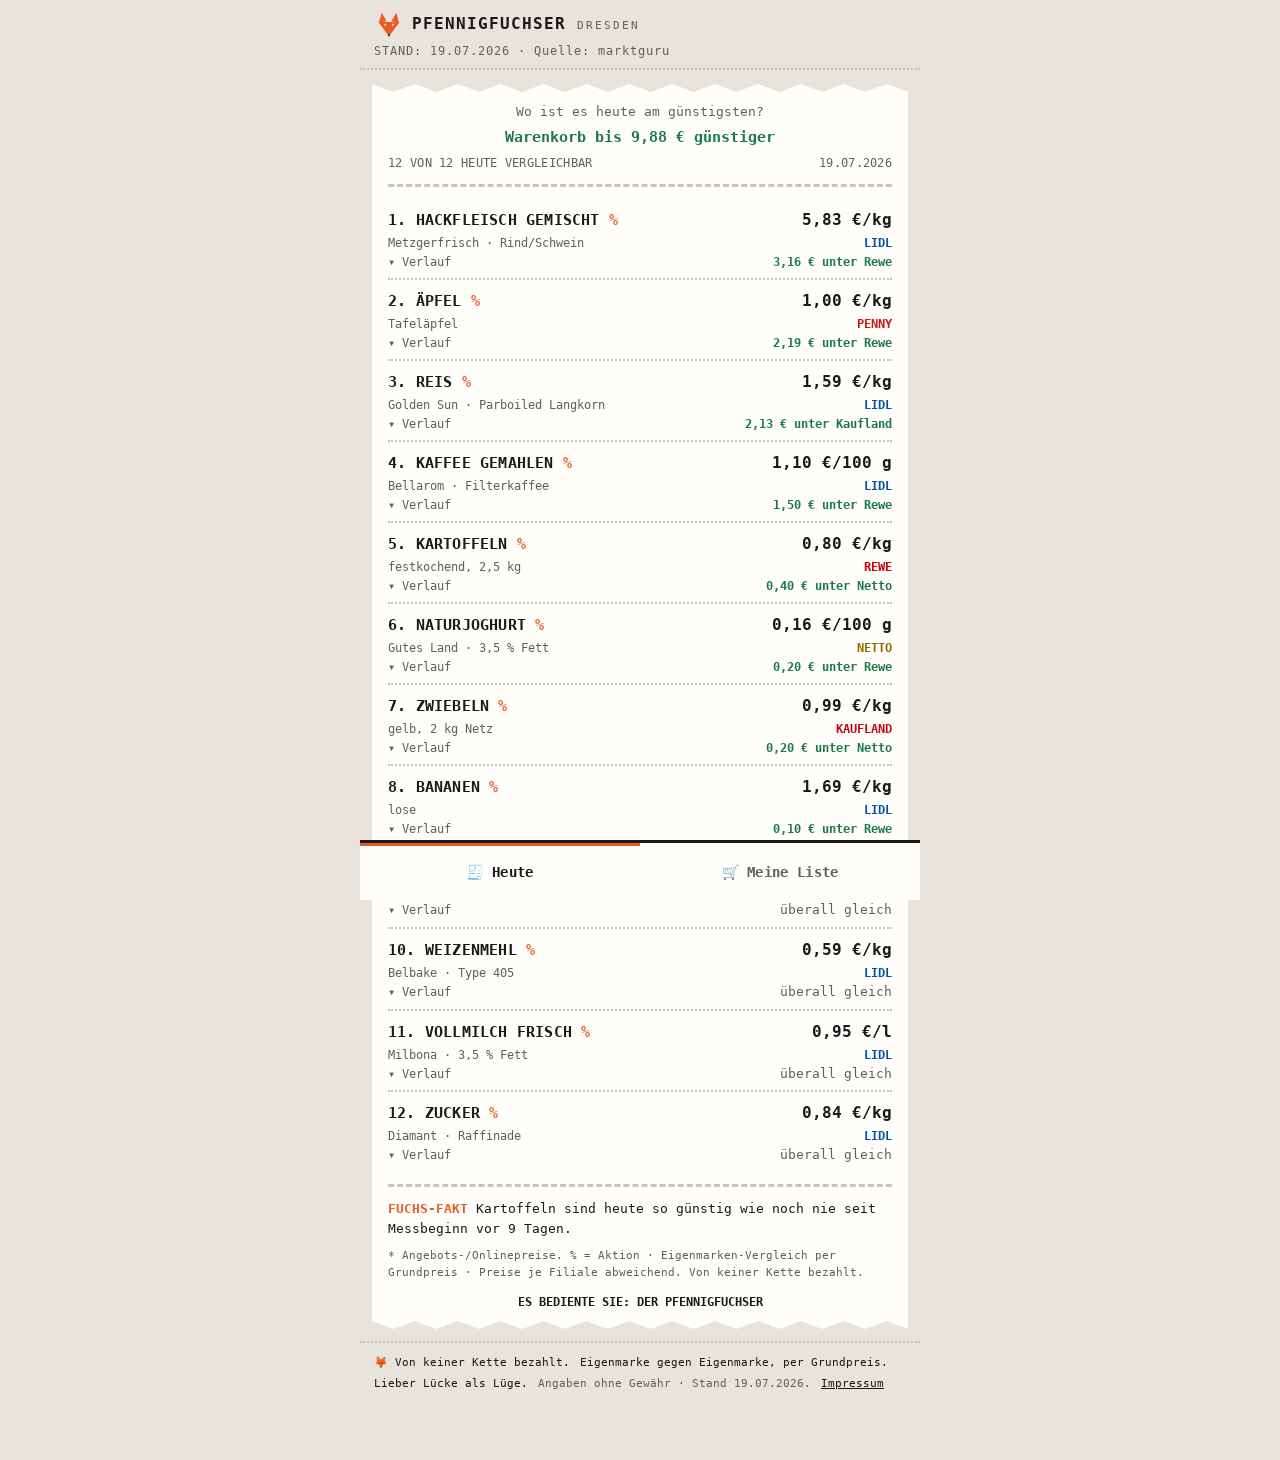
==== app/index.html @ 1705da6e "App (PWA) live unter /app/ - Tagesbon, Meine Liste, Korb-Tipp - PWA ueber today.json (in-scope /app/" ====
<!DOCTYPE html>
<html lang="de">
<head>
<meta charset="UTF-8">
<meta name="viewport" content="width=device-width,initial-scale=1,viewport-fit=cover">
<title>Pfennigfuchser Dresden — App</title>
<meta name="description" content="Der tägliche belegte Lebensmittel-Preisvergleich für Dresden. Von keiner Kette bezahlt.">
<!-- Markenkern „keine Fremd-Requests" technisch erzwungen: nur Same-Origin, keine externen Assets. -->
<meta http-equiv="Content-Security-Policy" content="default-src 'self'; img-src 'self' data:; style-src 'self'; script-src 'self'; font-src 'self'; connect-src 'self'; base-uri 'self'; form-action 'none'; object-src 'none'">
<meta name="theme-color" content="#E85D26">
<link rel="manifest" href="manifest.webmanifest">
<link rel="icon" href="favicon.svg" type="image/svg+xml">
<link rel="apple-touch-icon" href="icons/apple-touch-icon.png">
<meta name="apple-mobile-web-app-capable" content="yes">
<meta name="apple-mobile-web-app-status-bar-style" content="default">
<meta name="apple-mobile-web-app-title" content="Pfennigfuchser">
<link rel="stylesheet" href="styles.css">
<!-- Pfennigfuchser App (PWA über today.json). Quellcode: 10_App/. Kein Konto, kein Tracker. -->
</head>
<body>

<header class="topbar">
  <div class="brandrow">
    <svg class="fox" width="30" height="28" viewBox="25 40 150 165" aria-hidden="true">
      <polygon points="40.69,115.18 56.66,55.87 86.31,106.06" fill="#E85D26"/>
      <polygon points="159.31,115.18 143.34,55.87 113.69,106.06" fill="#E85D26"/>
      <polygon points="37.27,110.62 162.73,110.62 100,195.02" fill="#E85D26"/>
      <circle cx="77.19" cy="126.59" r="5.23" fill="#FFFEFA"/><circle cx="122.81" cy="126.59" r="5.23" fill="#FFFEFA"/>
      <circle cx="100" cy="189.32" r="6.18" fill="#1A1A1A"/>
    </svg>
    <h1 class="brandname">PFENNIGFUCHSER <span class="city">DRESDEN</span></h1>
    <button id="install" class="install" hidden>App installieren</button>
  </div>
  <div id="datebar" class="datebar">–</div>
  <div id="ios-hint" class="ios-hint" hidden>Zum Installieren: <b>Teilen&nbsp;<span aria-hidden="true">⎋</span></b> antippen &rarr; <b>„Zum Home-Bildschirm"</b>.</div>
</header>

<main id="main">
  <!-- Ansicht HEUTE -->
  <section id="view-heute" class="view" role="tabpanel" aria-label="Heutiger Bon">
    <div id="demo-banner" class="demo-banner" hidden>DEMO-DATEN — KEINE ECHTEN PREISE</div>
    <div id="heute-body" class="bon"><p class="mut center small">Bon wird geladen …</p></div>
  </section>

  <!-- Ansicht MEINE LISTE -->
  <section id="view-liste" class="view" role="tabpanel" aria-label="Meine Liste" hidden>
    <div id="liste-body"></div>
  </section>
</main>

<!-- USP-Footer: immer sichtbar -->
<div class="usp">
  <span>🦊 Von keiner Kette bezahlt.</span>
  <span>Eigenmarke gegen Eigenmarke, per Grundpreis.</span>
  <span>Lieber Lücke als Lüge.</span>
  <span id="usp-stand" class="mut"></span>
  <a href="https://pfennigfuchser-dd.github.io/#impressum">Impressum</a>
</div>

<!-- Tab-Leiste -->
<nav class="tabbar" role="tablist" aria-label="Ansicht">
  <button class="tab active" data-view="heute" role="tab" aria-selected="true" aria-controls="view-heute">🧾 Heute</button>
  <button class="tab" data-view="liste" role="tab" aria-selected="false" aria-controls="view-liste">🛒 Meine Liste</button>
</nav>

<script src="app.js"></script>
</body>
</html>
---- app/styles.css ----
/* Pfennigfuchser App — Kassenzettel-CI (02_Design/CI.md). Kein Dunkelmodus, Papier. */
@font-face{font-family:"DejaVu Sans Mono";src:url("fonts/DejaVuSansMono.woff2") format("woff2");font-weight:400;font-display:swap}
@font-face{font-family:"DejaVu Sans Mono";src:url("fonts/DejaVuSansMono-Bold.woff2") format("woff2");font-weight:700;font-display:swap}

:root{
  --bg:#E9E4DB; --paper:#FFFEFA; --ink:#1A1A1A; --muted:#63605A;
  --line:#C9C3B8; --fox:#E85D26; --save:#1B7A45; --shadow:rgba(0,0,0,.07);
  /* Ketten: kontraststark auf Papier UND #E9E4DB (Netto-Gold abgedunkelt für AA) */
  --aldi:#00005F; --lidl:#0050AA; --netto:#8A6D00; --rewe:#CC0000; --penny:#CD1414; --kaufland:#C50813;
  --mono:"DejaVu Sans Mono","JetBrains Mono","IBM Plex Mono",ui-monospace,monospace;
  --tab-h:60px;
}
*{box-sizing:border-box;margin:0;padding:0}
html{-webkit-text-size-adjust:100%}
html,body{overflow-x:hidden}
body{
  background:var(--bg);color:var(--ink);font-family:var(--mono);line-height:1.5;
  padding-bottom:calc(var(--tab-h) + env(safe-area-inset-bottom));
  max-width:560px;margin:0 auto;min-height:100vh;
}
.center{text-align:center}.mut{color:var(--muted)}.small{font-size:12.5px}

/* Topbar */
.topbar{position:sticky;top:0;z-index:20;background:var(--bg);padding:10px 14px 8px;border-bottom:2px dotted var(--line)}
.brandrow{display:flex;align-items:center;gap:8px}
.brandname{font-weight:bold;letter-spacing:1px;font-size:16px}
.city{color:var(--muted);font-size:11px;letter-spacing:2px;font-weight:normal}
.install{margin-left:auto;border:2px solid var(--fox);color:var(--fox);background:var(--paper);
  font-family:var(--mono);font-weight:bold;font-size:12px;padding:6px 12px;min-height:44px;cursor:pointer}
.install:hover{background:var(--fox);color:var(--paper)}
.datebar{color:var(--muted);font-size:12px;letter-spacing:1px;margin-top:4px}
.ios-hint{margin-top:6px;font-size:12px;color:var(--ink);background:var(--paper);
  border:2px solid var(--fox);padding:7px 10px}
.ios-hint b{white-space:nowrap}

/* Sichtbarer Tastatur-Fokus (vorher unsichtbar) */
:focus-visible{outline:3px solid var(--fox);outline-offset:2px}
.sr-only{position:absolute;width:1px;height:1px;padding:0;margin:-1px;overflow:hidden;clip:rect(0,0,0,0);white-space:nowrap;border:0}

.view{padding:14px 12px 6px}

/* Bon-Papier */
.bon{background:var(--paper);padding:18px 16px;box-shadow:6px 6px 0 var(--shadow);
  clip-path:polygon(0 0,4% 8px,8% 0,12% 8px,16% 0,20% 8px,24% 0,28% 8px,32% 0,36% 8px,40% 0,44% 8px,48% 0,52% 8px,56% 0,60% 8px,64% 0,68% 8px,72% 0,76% 8px,80% 0,84% 8px,88% 0,92% 8px,96% 0,100% 8px,100% 100%,96% calc(100% - 8px),92% 100%,88% calc(100% - 8px),84% 100%,80% calc(100% - 8px),76% 100%,72% calc(100% - 8px),68% 100%,64% calc(100% - 8px),60% 100%,56% calc(100% - 8px),52% 100%,48% calc(100% - 8px),44% 100%,40% calc(100% - 8px),36% 100%,32% calc(100% - 8px),28% 100%,24% calc(100% - 8px),20% 100%,16% calc(100% - 8px),12% 100%,8% calc(100% - 8px),4% 100%,0 calc(100% - 8px))}
.bon .head{text-align:center;margin-bottom:6px}
.bon .claim{font-size:13px;color:var(--muted)}
.bon .basket{font-weight:bold;color:var(--save);font-size:15px;margin-top:4px}
hr.dash{border:none;border-top:3px dashed var(--line);margin:12px 0}
.sum{display:flex;justify-content:space-between;font-size:12px;color:var(--muted);letter-spacing:.3px}

.row{padding:9px 0 7px}
.row + .row{border-top:2px dotted var(--line)}
.rowhead{cursor:pointer}
.row .l1{display:flex;justify-content:space-between;align-items:baseline;gap:8px}
.row .pname{font-weight:bold;font-size:15px;text-transform:uppercase;letter-spacing:.2px}
.row .price{font-weight:bold;font-size:16px;white-space:nowrap}
.row .l2{display:flex;justify-content:space-between;gap:8px;font-size:12px;margin-top:2px}
.row .spec{color:var(--muted);overflow:hidden;text-overflow:ellipsis;white-space:nowrap}
.row .chain{font-weight:bold;text-transform:uppercase;white-space:nowrap}
.row .l3{display:flex;justify-content:space-between;gap:8px;font-size:12px;margin-top:1px}
.row .save{color:var(--save);font-weight:bold}
.row .chev{color:var(--muted)}
.row .promo{color:var(--fox)}
.chain.aldi{color:var(--aldi)}.chain.lidl{color:var(--lidl)}.chain.netto{color:var(--netto)}
.chain.rewe{color:var(--rewe)}.chain.penny{color:var(--penny)}.chain.kaufland{color:var(--kaufland)}

.detail{padding:6px 0 2px;font-size:12px}
.detail .offer{display:flex;justify-content:space-between;padding:2px 0}
.detail .op{font-weight:bold}
.detail .raw{color:var(--muted);margin-top:5px}
.charttitle{color:var(--muted);font-size:11px;letter-spacing:.4px;margin:7px 0 2px;text-transform:uppercase}
canvas.spark{width:100%;height:58px;display:block}

.fakt{margin-top:12px;font-size:13px}.fakt b{color:var(--fox)}
.disclaimer{font-size:11px;color:var(--muted);margin-top:10px}
.served{text-align:center;font-weight:bold;font-size:12px;margin-top:12px}

.demo-banner{border:3px solid var(--fox);color:var(--fox);font-weight:bold;text-align:center;
  padding:9px;margin:0 0 12px;letter-spacing:1px}

/* Meine Liste */
.liste-intro{background:var(--paper);padding:16px;box-shadow:6px 6px 0 var(--shadow);margin-bottom:14px}
.liste-intro h2{font-size:16px;letter-spacing:.5px;text-transform:uppercase}
.liste-intro p{font-size:13px;color:var(--muted);margin-top:6px}
.grid{display:grid;grid-template-columns:repeat(2,1fr);gap:8px;margin-top:12px}
.chip{display:flex;align-items:center;gap:6px;border:2px solid var(--line);background:var(--paper);
  padding:9px 10px;min-height:44px;font-family:var(--mono);font-size:13px;text-align:left;cursor:pointer;color:var(--ink)}
.chip.on{border-color:var(--ink);background:var(--ink);color:var(--paper)}
.chip .em{font-size:15px}
.actions{display:flex;gap:8px;margin-top:12px}
.btn{flex:1;border:3px solid var(--ink);background:var(--paper);color:var(--ink);
  font-family:var(--mono);font-weight:bold;font-size:14px;padding:12px;cursor:pointer;letter-spacing:.5px}
.btn:hover{background:var(--ink);color:var(--paper)}
.btn.primary{border-color:var(--fox);color:var(--fox)}
.btn.primary:hover{background:var(--fox);color:var(--paper)}

.result-head{background:var(--paper);padding:14px 16px;box-shadow:6px 6px 0 var(--shadow);margin-bottom:12px;text-align:center}
.result-head .big{font-weight:bold;font-size:17px}
.result-head .sub{color:var(--save);font-weight:bold;font-size:15px;margin-top:4px}
.result-head .note{color:var(--muted);font-size:12px;margin-top:4px}
.mrow{display:flex;justify-content:space-between;align-items:baseline;gap:8px;padding:10px 0;border-top:2px dotted var(--line)}
.mrow:first-child{border-top:none}
.mrow .mn{font-weight:bold;text-transform:uppercase;font-size:14px}
.mrow .mchain{font-size:12px;font-weight:bold;text-transform:uppercase}
.mrow .mprice{font-weight:bold;font-size:15px;white-space:nowrap}
.mrow.gap{opacity:.7}
.mrow.gap .mprice{color:var(--muted);font-weight:normal;font-size:12px}

.korb{background:var(--paper);padding:14px 16px;box-shadow:6px 6px 0 var(--shadow);margin-bottom:12px;border:2px solid var(--fox)}
.korb .ktitle{font-weight:bold;color:var(--fox);letter-spacing:.5px;font-size:13px}
.korb .kbig{font-size:15px;margin-top:6px;line-height:1.45}
.korb .knote{color:var(--muted);font-size:11.5px;margin-top:8px}

/* USP-Footer */
.usp{padding:12px 14px 8px;font-size:11px;color:var(--ink);display:flex;flex-wrap:wrap;gap:4px 10px;
  border-top:2px dotted var(--line);margin-top:6px}
.usp a{color:var(--ink)}

/* Tab-Leiste */
.tabbar{position:fixed;bottom:0;left:0;right:0;max-width:560px;margin:0 auto;height:var(--tab-h);
  display:flex;background:var(--paper);border-top:3px solid var(--ink);
  padding-bottom:env(safe-area-inset-bottom)}
.tab{flex:1;border:none;background:none;font-family:var(--mono);font-weight:bold;font-size:14px;
  color:var(--muted);cursor:pointer;letter-spacing:.3px}
.tab.active{color:var(--ink);box-shadow:inset 0 3px 0 var(--fox)}
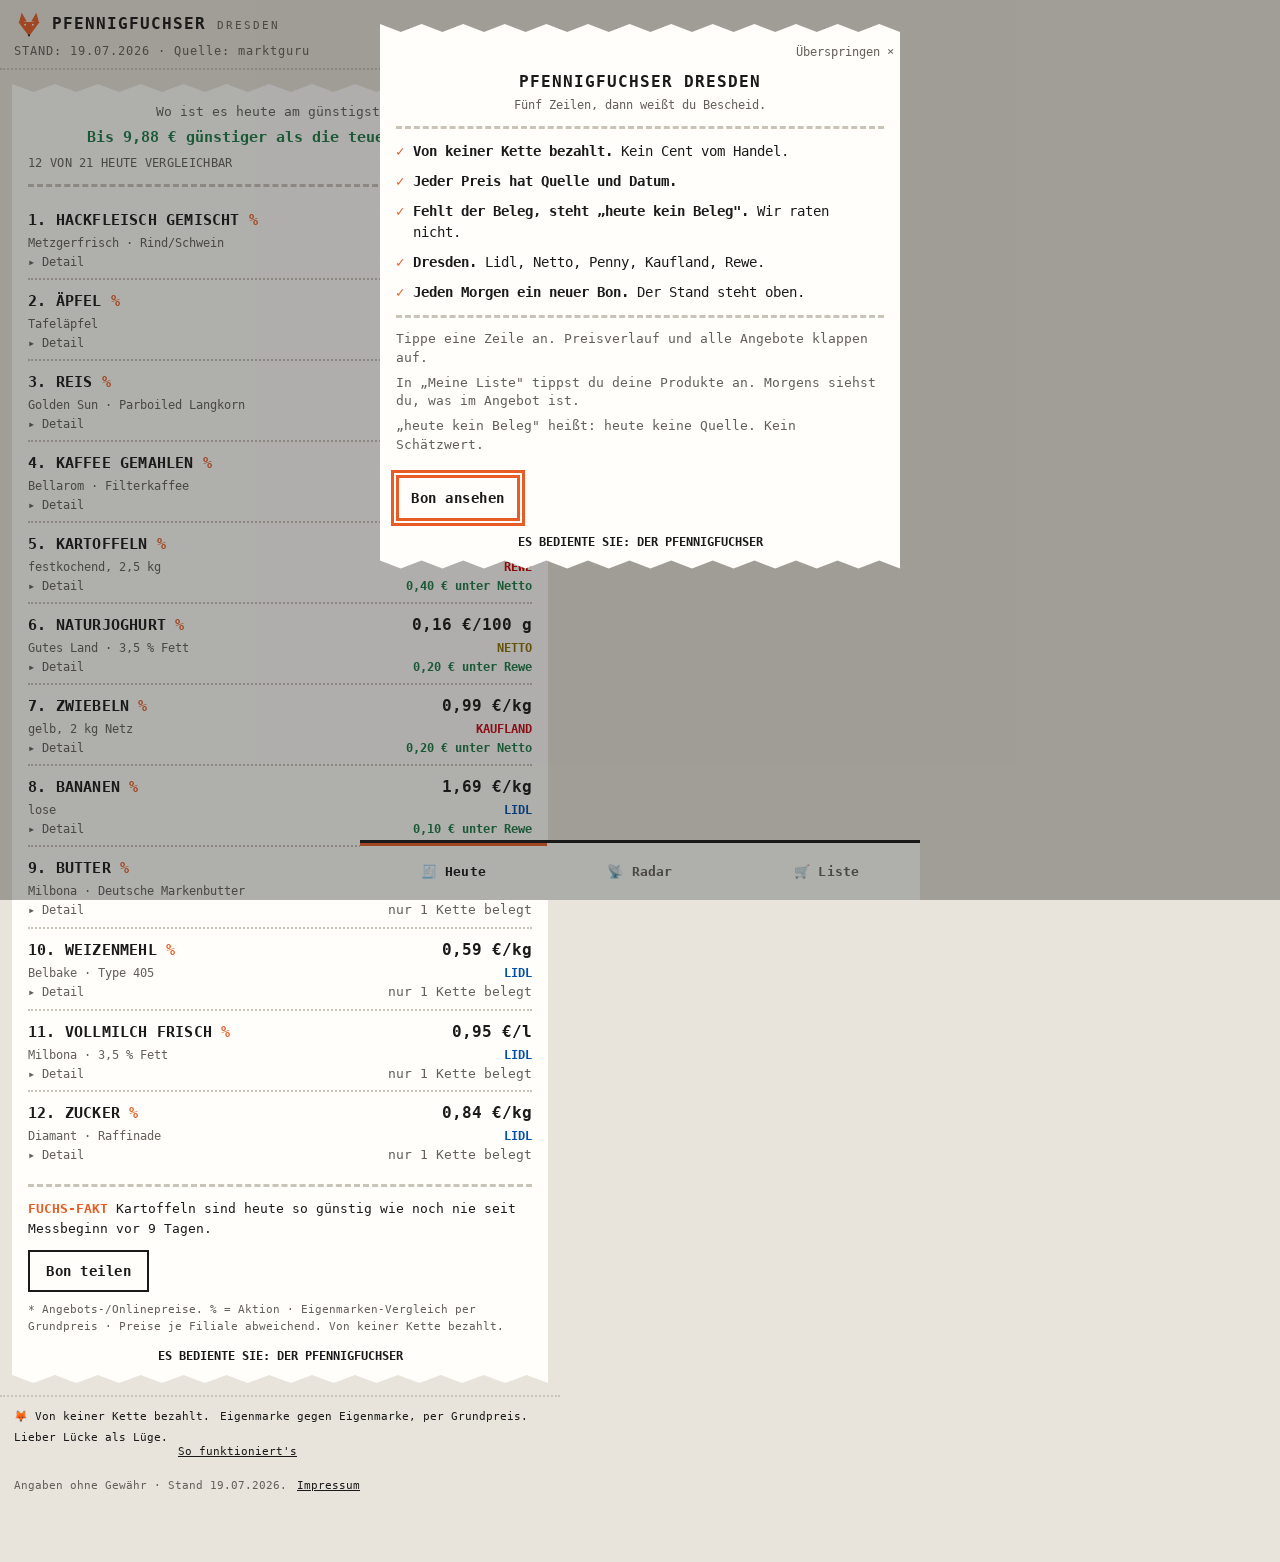
==== commit a1f2e235: "App S3+S4: Angebots-Radar, Produkt-Detail-Sheet, Onboarding, Teilen (review-gehaertet, 15 Fixes)" ====
--- a/app/index.html
+++ b/app/index.html
@@ -42,25 +42,47 @@
     <div id="heute-body" class="bon"><p class="mut center small">Bon wird geladen …</p></div>
   </section>
 
+  <!-- Ansicht RADAR -->
+  <section id="view-radar" class="view" role="tabpanel" aria-label="Angebots-Radar" hidden>
+    <div id="radar-body"></div>
+  </section>
+
   <!-- Ansicht MEINE LISTE -->
   <section id="view-liste" class="view" role="tabpanel" aria-label="Meine Liste" hidden>
     <div id="liste-body"></div>
   </section>
 </main>
 
+<!-- Produkt-Detail als Bottom-Sheet -->
+<div id="scrim" class="scrim" hidden></div>
+<section id="sheet" class="sheet" role="dialog" aria-modal="true" aria-labelledby="sheet-name" hidden>
+  <div id="sheet-body"></div>
+</section>
+<div id="sheet-live" class="sr-only" role="status" aria-live="polite"></div>
+
+<!-- Toast (Teilen-Fallback) -->
+<div id="toast" class="toast" role="status" aria-live="polite"></div>
+
+<!-- Info-Bon (Onboarding / So funktioniert's) -->
+<div id="info" class="ovl" role="dialog" aria-modal="true" aria-labelledby="info-title" hidden>
+  <div id="info-body" class="bon info-card"></div>
+</div>
+
 <!-- USP-Footer: immer sichtbar -->
 <div class="usp">
   <span>🦊 Von keiner Kette bezahlt.</span>
   <span>Eigenmarke gegen Eigenmarke, per Grundpreis.</span>
   <span>Lieber Lücke als Lüge.</span>
+  <button id="how" class="usp-btn" type="button">So funktioniert's</button>
   <span id="usp-stand" class="mut"></span>
   <a href="https://pfennigfuchser-dd.github.io/#impressum">Impressum</a>
 </div>
 
 <!-- Tab-Leiste -->
 <nav class="tabbar" role="tablist" aria-label="Ansicht">
-  <button class="tab active" data-view="heute" role="tab" aria-selected="true" aria-controls="view-heute">🧾 Heute</button>
-  <button class="tab" data-view="liste" role="tab" aria-selected="false" aria-controls="view-liste">🛒 Meine Liste</button>
+  <button class="tab active" data-view="heute" role="tab" aria-selected="true" aria-controls="view-heute" tabindex="0">🧾 Heute</button>
+  <button class="tab" data-view="radar" role="tab" aria-selected="false" aria-controls="view-radar" tabindex="-1">📡 Radar</button>
+  <button class="tab" data-view="liste" role="tab" aria-selected="false" aria-controls="view-liste" tabindex="-1">🛒 Liste</button>
 </nav>
 
 <script src="app.js"></script>
--- a/app/styles.css
+++ b/app/styles.css
@@ -11,6 +11,8 @@
   --tab-h:60px;
 }
 *{box-sizing:border-box;margin:0;padding:0}
+/* hidden muss immer gewinnen — sonst überschreibt z.B. .ovl{display:flex} das Attribut */
+[hidden]{display:none!important}
 html{-webkit-text-size-adjust:100%}
 html,body{overflow-x:hidden}
 body{
@@ -19,15 +21,16 @@
   max-width:560px;margin:0 auto;min-height:100vh;
 }
 .center{text-align:center}.mut{color:var(--muted)}.small{font-size:12.5px}
+.pad-t{margin-top:12px}.mcol{text-align:right}
 
 /* Topbar */
 .topbar{position:sticky;top:0;z-index:20;background:var(--bg);padding:10px 14px 8px;border-bottom:2px dotted var(--line)}
 .brandrow{display:flex;align-items:center;gap:8px}
 .brandname{font-weight:bold;letter-spacing:1px;font-size:16px}
 .city{color:var(--muted);font-size:11px;letter-spacing:2px;font-weight:normal}
-.install{margin-left:auto;border:2px solid var(--fox);color:var(--fox);background:var(--paper);
+.install{margin-left:auto;border:2px solid var(--fox);color:var(--ink);background:var(--paper);
   font-family:var(--mono);font-weight:bold;font-size:12px;padding:6px 12px;min-height:44px;cursor:pointer}
-.install:hover{background:var(--fox);color:var(--paper)}
+.install:hover{background:var(--ink);color:var(--paper)}
 .datebar{color:var(--muted);font-size:12px;letter-spacing:1px;margin-top:4px}
 .ios-hint{margin-top:6px;font-size:12px;color:var(--ink);background:var(--paper);
   border:2px solid var(--fox);padding:7px 10px}
@@ -91,8 +94,8 @@
 .btn{flex:1;border:3px solid var(--ink);background:var(--paper);color:var(--ink);
   font-family:var(--mono);font-weight:bold;font-size:14px;padding:12px;cursor:pointer;letter-spacing:.5px}
 .btn:hover{background:var(--ink);color:var(--paper)}
-.btn.primary{border-color:var(--fox);color:var(--fox)}
-.btn.primary:hover{background:var(--fox);color:var(--paper)}
+.btn.primary{border-color:var(--fox);color:var(--ink)}
+.btn.primary:hover{background:var(--ink);color:var(--paper)}
 
 .result-head{background:var(--paper);padding:14px 16px;box-shadow:6px 6px 0 var(--shadow);margin-bottom:12px;text-align:center}
 .result-head .big{font-weight:bold;font-size:17px}
@@ -107,7 +110,7 @@
 .mrow.gap .mprice{color:var(--muted);font-weight:normal;font-size:12px}
 
 .korb{background:var(--paper);padding:14px 16px;box-shadow:6px 6px 0 var(--shadow);margin-bottom:12px;border:2px solid var(--fox)}
-.korb .ktitle{font-weight:bold;color:var(--fox);letter-spacing:.5px;font-size:13px}
+.korb .ktitle{font-weight:bold;color:var(--ink);letter-spacing:.5px;font-size:13px}
 .korb .kbig{font-size:15px;margin-top:6px;line-height:1.45}
 .korb .knote{color:var(--muted);font-size:11.5px;margin-top:8px}
 
@@ -120,6 +123,106 @@
 .tabbar{position:fixed;bottom:0;left:0;right:0;max-width:560px;margin:0 auto;height:var(--tab-h);
   display:flex;background:var(--paper);border-top:3px solid var(--ink);
   padding-bottom:env(safe-area-inset-bottom)}
-.tab{flex:1;border:none;background:none;font-family:var(--mono);font-weight:bold;font-size:14px;
-  color:var(--muted);cursor:pointer;letter-spacing:.3px}
+.tab{flex:1;border:none;background:none;font-family:var(--mono);font-weight:bold;font-size:13px;
+  color:var(--muted);cursor:pointer;letter-spacing:.2px}
 .tab.active{color:var(--ink);box-shadow:inset 0 3px 0 var(--fox)}
+
+/* Beleg-Dichte + Link-Button (mehrfach genutzt) */
+.row .cover{color:var(--muted)}
+.linkbtn{border:none;background:none;color:var(--ink);font-family:var(--mono);font-size:12px;
+  text-decoration:underline;cursor:pointer;padding:11px 0;min-height:44px}
+
+/* ---- RADAR (S3) ---- */
+.radar-head{background:var(--paper);padding:14px 16px;box-shadow:6px 6px 0 var(--shadow);margin-bottom:12px}
+.radar-head .rtitle{font-weight:bold;letter-spacing:1px;font-size:14px}
+.radar-head .rintro{margin-top:6px}
+.radar-controls{background:var(--paper);padding:12px 14px;box-shadow:6px 6px 0 var(--shadow);margin-bottom:12px}
+.rlabel{color:var(--muted);font-size:11px;letter-spacing:1px;margin:10px 0 6px}
+.rlabel:first-child{margin-top:0}
+.segrow{display:flex;gap:6px;flex-wrap:wrap}
+.seg{border:2px solid var(--line);background:var(--paper);color:var(--ink);font-family:var(--mono);
+  font-size:12.5px;font-weight:bold;padding:10px;min-height:44px;cursor:pointer}
+.seg.on{border-color:var(--ink);background:var(--ink);color:var(--paper)}
+.chiprow{display:flex;gap:6px;overflow-x:auto;padding-bottom:4px;-webkit-overflow-scrolling:touch}
+.chip.sm{padding:9px 10px;min-height:44px;font-size:12.5px;white-space:nowrap;flex:0 0 auto}
+.chip.on .chain{color:var(--paper)}  /* aktiver Chip: Kettenname weiß auf Tinte (Kontrast) */
+.radar-meta{margin-top:10px;font-size:12px;color:var(--muted)}
+.rhint{margin-top:8px}
+.rcaption{font-size:12px;color:var(--muted);margin-bottom:8px}
+.radar-nobeleg{background:var(--paper);padding:12px 14px;box-shadow:6px 6px 0 var(--shadow);margin-top:12px}
+.nbtoggle{border:none;background:none;color:var(--ink);font-family:var(--mono);font-weight:bold;
+  font-size:13px;cursor:pointer;padding:11px 0;min-height:44px}
+.nblist{margin-top:6px}
+.nbitem{display:flex;justify-content:space-between;gap:8px;font-size:13px;padding:6px 0;border-top:2px dotted var(--line)}
+.nbitem .mut{font-size:12px}
+
+/* ---- DETAIL-SHEET (S3) ---- */
+.scrim{position:fixed;inset:0;z-index:60;background:rgba(26,26,26,.32)}
+.sheet{position:fixed;left:0;right:0;bottom:0;max-width:560px;margin:0 auto;z-index:61;
+  background:var(--paper);border-top:3px solid var(--ink);max-height:90vh;overflow-y:auto;
+  padding:16px 16px calc(20px + env(safe-area-inset-bottom));box-shadow:0 -6px 0 var(--shadow)}
+@media(prefers-reduced-motion:no-preference){.sheet{animation:sheetup .2s ease-out}}
+@keyframes sheetup{from{transform:translateY(24px)}to{transform:none}}
+.sheet-x{position:absolute;top:8px;right:10px;border:none;background:none;color:var(--ink);
+  font-family:var(--mono);font-size:24px;line-height:1;cursor:pointer;min-height:44px;min-width:44px}
+.sheet-head h2{font-size:17px;letter-spacing:.5px;text-transform:uppercase;padding-right:44px}
+.sheet-sub{font-size:12.5px;margin-top:3px}
+.sheet-best{margin-top:12px}
+.sheet-best .lbl{letter-spacing:1px}
+.sheet-best .big{font-size:20px;font-weight:bold;margin-top:3px}
+.sheet-best .save{color:var(--save);font-weight:bold;font-size:15px;margin-top:3px}
+.sheet-best .promo{color:var(--fox)}
+.chartsvg{width:100%;height:auto;display:block;margin:6px 0 4px}
+.chartsvg .ct{font-family:var(--mono);font-size:13px;fill:var(--ink)}
+.chartsvg .ct.fox{fill:var(--fox);font-weight:bold}
+.lowbadge{display:inline-block;border:2px solid var(--fox);color:var(--ink);font-weight:bold;
+  font-size:11px;letter-spacing:.5px;padding:3px 7px;margin:6px 0}
+.values-toggle{margin:8px 0 4px;display:inline-block}
+.values-table{width:100%;border-collapse:collapse;font-size:12.5px;margin-top:6px}
+.values-table th,.values-table td{text-align:left;padding:4px 6px;border-top:2px dotted var(--line)}
+.values-table th{color:var(--muted);font-weight:bold}
+.sheet-offers .lbl{letter-spacing:1px;margin-bottom:4px}
+.sheet-offers .offer{display:flex;justify-content:space-between;padding:4px 0}
+.sheet-offers .op{font-weight:bold}
+.sheet-offers .promo{color:var(--fox)}
+.sheet-raw{margin-top:6px}
+.sheet .btn{margin-top:14px}
+
+/* Detail-Auslöser: Zeilenkopf klickbar; Meine-Liste-Kopf wie mrow */
+.rowhead{cursor:pointer}
+.mrowhead{display:flex;justify-content:space-between;align-items:baseline;gap:8px;padding:10px 0;border-top:2px dotted var(--line)}
+.row:first-child .mrowhead{border-top:none}
+.mrowhead .mn{font-weight:bold;text-transform:uppercase;font-size:14px}
+.mrowhead .mprice{font-weight:bold;font-size:15px;white-space:nowrap}
+
+/* ---- ONBOARDING / INFO-BON (S4) ---- */
+.ovl{position:fixed;inset:0;z-index:70;background:rgba(26,26,26,.35);display:flex;
+  align-items:flex-start;justify-content:center;overflow-y:auto;padding:24px 12px calc(var(--tab-h) + 24px)}
+.info-card{max-width:520px;width:100%;position:relative}
+@media(prefers-reduced-motion:no-preference){.info-card{animation:print .22s ease-out}}
+@keyframes print{from{transform:translateY(-10px);opacity:0}to{transform:none;opacity:1}}
+.info-skip{position:absolute;top:6px;right:6px;border:none;background:none;color:var(--muted);
+  font-family:var(--mono);font-size:12px;min-height:44px;min-width:44px;cursor:pointer}
+.info-head{text-align:center;padding-top:28px}
+.info-title{font-weight:bold;letter-spacing:1px;font-size:16px}
+.info-sub{font-size:12px;margin-top:2px}
+.promise{list-style:none;display:flex;flex-direction:column;gap:9px}
+.promise li{display:flex;gap:9px;align-items:baseline;font-size:14px}
+.promise .mk{color:var(--fox);font-weight:bold}
+.howto p{font-size:12.5px;color:var(--muted);margin:6px 0}
+.info-card .btn{margin-top:14px}
+
+/* ---- TEILEN ---- */
+.bon-actions{margin-top:12px}
+.btn.share{width:auto;display:inline-flex;align-items:center;gap:6px;padding:11px 16px;border:2px solid var(--ink);flex:0 0 auto}
+.toast{position:fixed;left:50%;bottom:calc(var(--tab-h) + 14px);transform:translateX(-50%);z-index:80;
+  background:var(--ink);color:var(--paper);font-family:var(--mono);font-size:12.5px;padding:9px 14px;
+  box-shadow:6px 6px 0 var(--shadow);max-width:90%;text-align:center;opacity:0;pointer-events:none}
+.toast.show{opacity:1}
+
+/* USP-Footer-Button */
+.usp-btn{border:none;background:none;color:var(--ink);font-family:var(--mono);font-size:11px;
+  text-decoration:underline;cursor:pointer;padding:11px 0;min-height:44px}
+
+/* Scroll-Lock bei offenem Overlay */
+body.locked{position:fixed;width:100%;overflow:hidden}
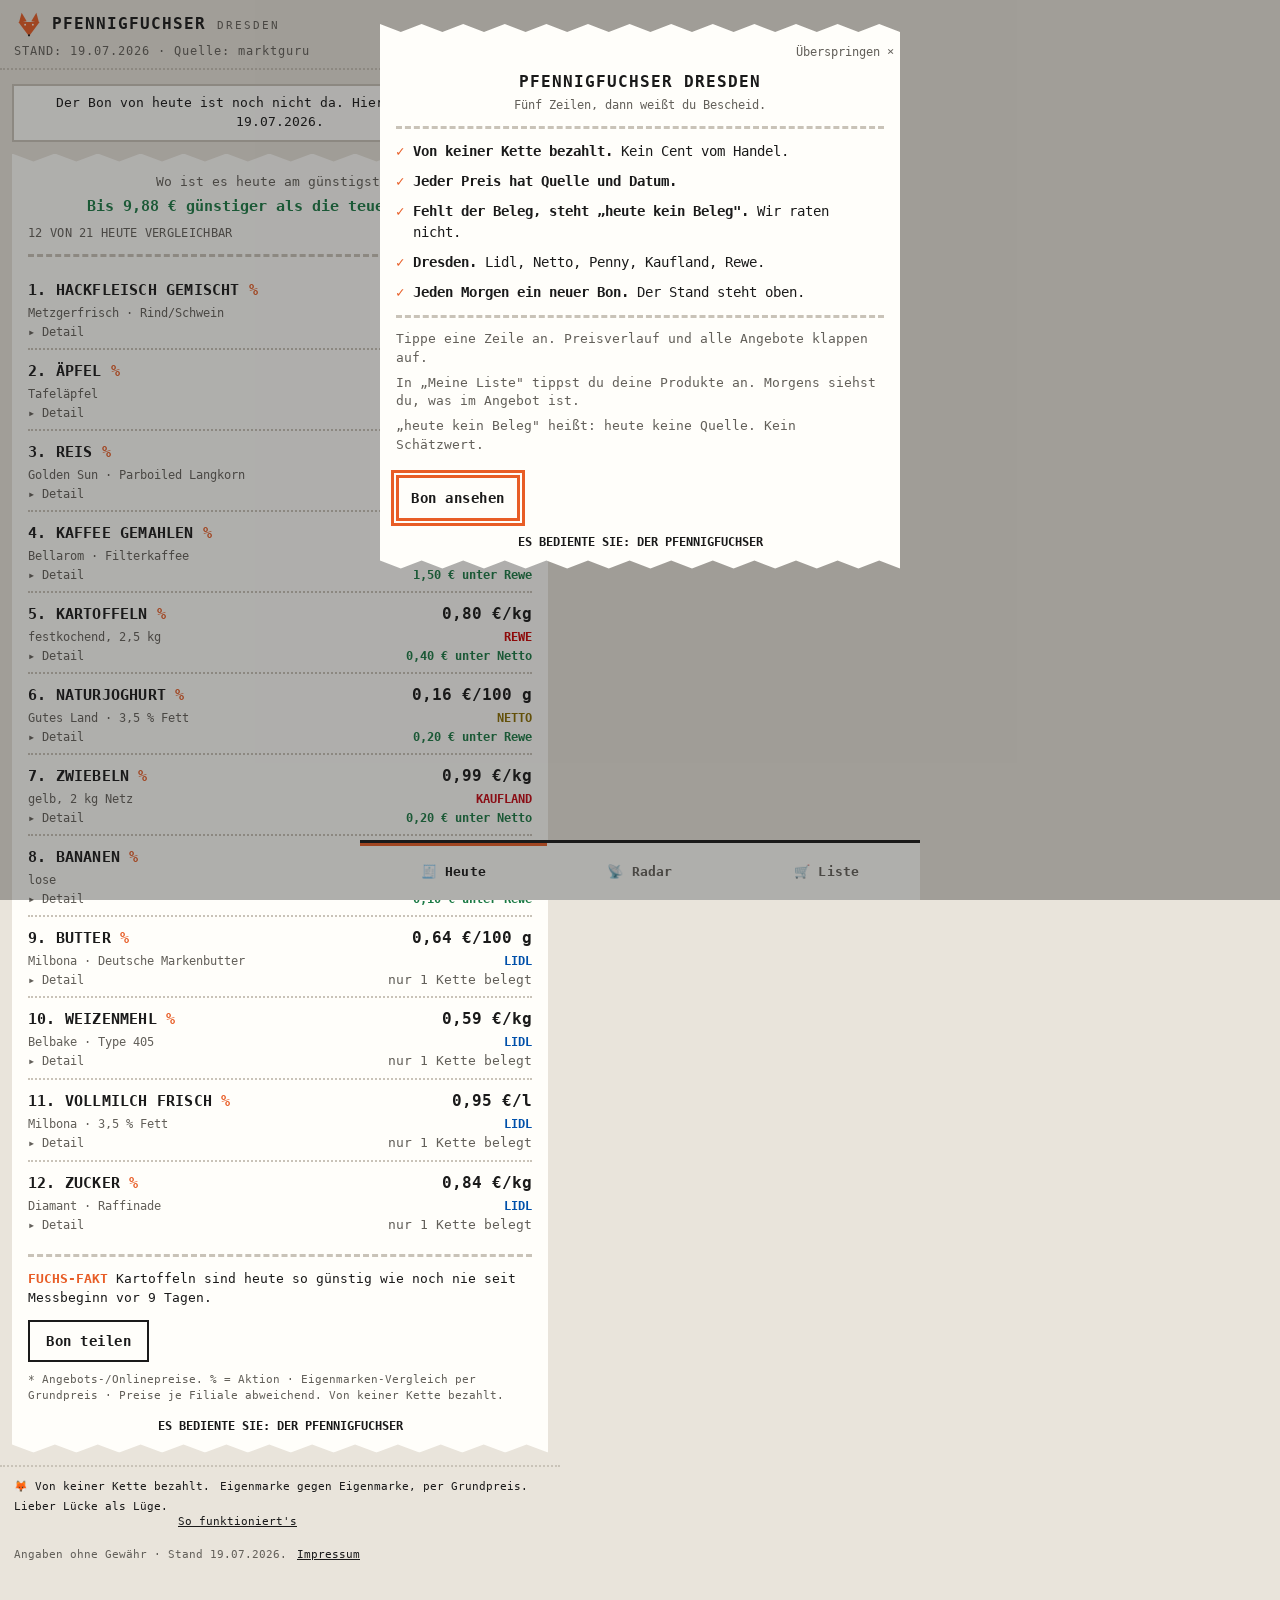
==== commit be962e0d: "App: ehrliche Stand-Anzeige, wenn der Bon nicht von heute ist (SW v5)" ====
--- a/app/index.html
+++ b/app/index.html
@@ -39,6 +39,7 @@
   <!-- Ansicht HEUTE -->
   <section id="view-heute" class="view" role="tabpanel" aria-label="Heutiger Bon">
     <div id="demo-banner" class="demo-banner" hidden>DEMO-DATEN — KEINE ECHTEN PREISE</div>
+    <div id="stale-note" class="stale-note" hidden></div>
     <div id="heute-body" class="bon"><p class="mut center small">Bon wird geladen …</p></div>
   </section>
 
--- a/app/styles.css
+++ b/app/styles.css
@@ -80,6 +80,8 @@
 
 .demo-banner{border:3px solid var(--fox);color:var(--fox);font-weight:bold;text-align:center;
   padding:9px;margin:0 0 12px;letter-spacing:1px}
+.stale-note{border:2px solid var(--line);background:var(--paper);color:var(--ink);
+  font-size:12.5px;text-align:center;padding:8px 10px;margin:0 0 12px}
 
 /* Meine Liste */
 .liste-intro{background:var(--paper);padding:16px;box-shadow:6px 6px 0 var(--shadow);margin-bottom:14px}
